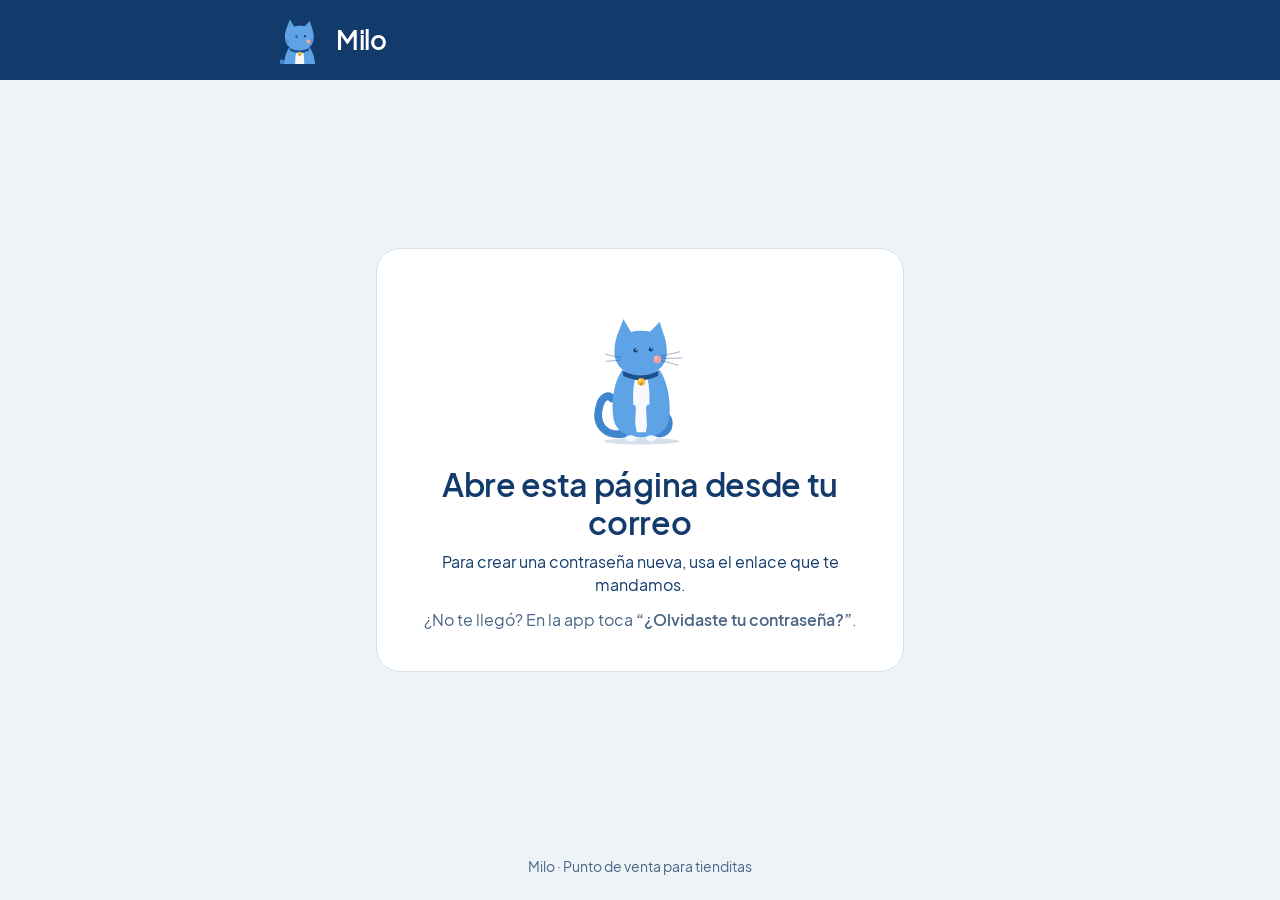
==== nueva-contrasena/index.html @ 283d640c "Publicar sitio desde pos-tienditas@8c1ae7e" ====
<!doctype html>
<html lang="es-MX">
<head>
<meta charset="utf-8">
<meta name="viewport" content="width=device-width, initial-scale=1">
<meta name="referrer" content="no-referrer">
<meta name="robots" content="noindex">
<title>Milo · Crea tu contraseña nueva</title>
<link rel="icon" href="../milo/milo-cabeza.svg" type="image/svg+xml">
<link rel="stylesheet" href="../estilos.css">
<script>
  // Con JavaScript, se espera a saber qué mostrar (sin parpadeo).
  document.documentElement.classList.add('esperando');
  setTimeout(() => document.documentElement.classList.remove('esperando'), 1500);
</script>
<script type="module">
  import { proyectos } from './proyectos.js';
  import { guardarContrasena, leerEnlace, mensajes, revisarContrasena } from './recuperacion.js';

  const enlace = leerEnlace(location.href, proyectos);
  // La sesión de recuperación se queda solo en memoria: fuera de la barra de
  // direcciones y del historial.
  if (location.search || location.hash) history.replaceState(null, '', location.pathname);

  const mostrar = (estado) => {
    for (const s of document.querySelectorAll('[data-estado]')) s.hidden = s.dataset.estado !== estado;
    document.documentElement.classList.remove('esperando');
  };
  mostrar(enlace.estado);

  const formulario = document.querySelector('form');
  const aviso = document.getElementById('aviso');
  const boton = formulario.querySelector('button[type="submit"]');
  const avisar = (texto) => {
    aviso.textContent = texto;
    aviso.hidden = !texto;
  };

  // Botón de ojo: muestra u oculta lo escrito (empieza oculto).
  for (const ojo of document.querySelectorAll('.ojo')) {
    ojo.addEventListener('click', () => {
      const campo = document.getElementById(ojo.getAttribute('aria-controls'));
      const ver = campo.type === 'password';
      campo.type = ver ? 'text' : 'password';
      ojo.setAttribute('aria-label', ver ? 'Ocultar contraseña' : 'Mostrar contraseña');
      ojo.setAttribute('aria-pressed', String(ver));
    });
  }

  formulario.addEventListener('submit', async (evento) => {
    evento.preventDefault();
    const contrasena = formulario.contrasena.value;
    const problema = revisarContrasena(contrasena, formulario.repetida.value);
    if (problema) return avisar(problema);
    avisar('');
    boton.disabled = true;
    boton.textContent = 'Guardando…';
    const resultado = await guardarContrasena({ ...enlace, contrasena });
    boton.disabled = false;
    boton.textContent = 'Guardar contraseña';
    if (resultado === 'listo') return mostrar('listo');
    if (resultado === 'vencido') return mostrar('vencido');
    avisar(mensajes[resultado]);
  });
</script>
</head>
<body>
<header class="barra">
  <div class="barra-contenido">
    <img src="../milo/milo-cabeza.svg" alt="" width="44" height="48">
    <span class="nombre">Milo</span>
  </div>
</header>

<main>
  <section class="tarjeta" data-estado="formulario" hidden>
    <img src="../milo/milo-hola.svg" alt="Milo saludando" width="128" height="160">
    <h1>Crea tu contraseña nueva</h1>
    <p class="secundario">Escríbela dos veces. Debe tener al menos 8 caracteres.</p>
    <form novalidate>
      <div>
        <label for="contrasena">Contraseña nueva</label>
        <div class="campo">
          <input id="contrasena" name="contrasena" type="password" autocomplete="new-password" required minlength="8">
          <button class="ojo" type="button" aria-controls="contrasena" aria-label="Mostrar contraseña" aria-pressed="false">
            <svg viewBox="0 0 24 24" fill="none" stroke="currentColor" stroke-width="2" stroke-linecap="round" stroke-linejoin="round" aria-hidden="true"><path d="M2 12s3.6-7 10-7 10 7 10 7-3.6 7-10 7S2 12 2 12z"/><circle cx="12" cy="12" r="3"/></svg>
          </button>
        </div>
      </div>
      <div>
        <label for="repetida">Repítela</label>
        <div class="campo">
          <input id="repetida" name="repetida" type="password" autocomplete="new-password" required minlength="8">
          <button class="ojo" type="button" aria-controls="repetida" aria-label="Mostrar contraseña" aria-pressed="false">
            <svg viewBox="0 0 24 24" fill="none" stroke="currentColor" stroke-width="2" stroke-linecap="round" stroke-linejoin="round" aria-hidden="true"><path d="M2 12s3.6-7 10-7 10 7 10 7-3.6 7-10 7S2 12 2 12z"/><circle cx="12" cy="12" r="3"/></svg>
          </button>
        </div>
      </div>
      <p id="aviso" class="aviso" role="status" hidden></p>
      <button class="boton" type="submit">Guardar contraseña</button>
    </form>
  </section>

  <section class="tarjeta" data-estado="listo" hidden>
    <img src="../milo/milo-venta-lista.svg" alt="Milo festejando" width="128" height="160">
    <h1>¡Listo! Ya tienes contraseña nueva</h1>
    <p>En la tablet toca <strong>“Entrar como dueño”</strong> y escríbela. Se necesita internet solo esta vez.</p>
    <p class="secundario">Ya puedes cerrar esta página.</p>
  </section>

  <section class="tarjeta" data-estado="vencido" hidden>
    <img src="../milo/milo-base.svg" alt="Milo" width="128" height="160">
    <h1>Este enlace ya no sirve</h1>
    <p>Los enlaces para cambiar la contraseña vencen y solo se pueden usar una vez.</p>
    <p class="secundario">En la app toca <strong>“¿Olvidaste tu contraseña?”</strong> para que te mandemos otro.</p>
  </section>

  <section class="tarjeta" data-estado="sinEnlace">
    <img src="../milo/milo-base.svg" alt="Milo" width="128" height="160">
    <h1>Abre esta página desde tu correo</h1>
    <p>Para crear una contraseña nueva, usa el enlace que te mandamos.</p>
    <p class="secundario">¿No te llegó? En la app toca <strong>“¿Olvidaste tu contraseña?”</strong>.</p>
  </section>

  <section class="tarjeta" data-estado="error" hidden>
    <img src="../milo/milo-base.svg" alt="Milo" width="128" height="160">
    <h1>No pudimos abrir este enlace</h1>
    <p>Vuelve a abrir el enlace del correo.</p>
    <p class="secundario">Si sigue sin funcionar, en la app toca <strong>“¿Olvidaste tu contraseña?”</strong> para pedir otro.</p>
  </section>
</main>

<footer>Milo · Punto de venta para tienditas</footer>
</body>
</html>
---- estilos.css ----
/* Sitio público de Milo (GitHub Pages). Mismos tokens que la app
   (lib/app/tema/colores.dart y docs/diseno.md). */

@font-face {
  font-family: 'Plus Jakarta Sans';
  src: url('fuentes/PlusJakartaSans-Regular.ttf') format('truetype');
  font-weight: 400;
  font-display: swap;
}
@font-face {
  font-family: 'Plus Jakarta Sans';
  src: url('fuentes/PlusJakartaSans-SemiBold.ttf') format('truetype');
  font-weight: 600;
  font-display: swap;
}

:root {
  color-scheme: light;
  --marca: #123a6b;
  --marca-texto-suave: #b9d6f3;
  --fondo: #eef3f8;
  --superficie: #ffffff;
  --borde: #d5dfeb;
  --texto: #123a6b;
  --texto-secundario: #4a6585;
  --primario-texto: #1e64b4;
  --primario-oscuro: #1e64b4;
  --primario-borde: #b9d6f3;
  --aviso-suave: #fef3c7;
  --aviso-texto: #b45309;
  --radio-tarjeta: 24px;
}

* { box-sizing: border-box; }

html { -webkit-text-size-adjust: 100%; }

body {
  margin: 0;
  min-height: 100vh;
  display: flex;
  flex-direction: column;
  background: var(--fondo);
  color: var(--texto);
  font-family: 'Plus Jakarta Sans', system-ui, -apple-system, 'Segoe UI', Roboto, sans-serif;
  font-size: 16px;
  line-height: 1.45;
}

.barra {
  background: var(--marca);
  color: #ffffff;
  padding: 16px;
}
.barra-contenido {
  max-width: 720px;
  margin: 0 auto;
  display: flex;
  align-items: center;
  gap: 12px;
}
.barra img { width: 44px; height: auto; }
.barra .nombre { font-size: 26px; font-weight: 600; letter-spacing: -0.01em; }

main {
  flex: 1;
  width: 100%;
  max-width: 560px;
  margin: 0 auto;
  padding: 32px 16px 48px;
  display: flex;
  flex-direction: column;
  justify-content: center;
}

.tarjeta {
  background: var(--superficie);
  border: 1px solid var(--borde);
  border-radius: var(--radio-tarjeta);
  padding: 32px 24px;
  text-align: center;
}
.tarjeta img { width: 128px; height: auto; display: block; margin: 0 auto 16px; }

h1 {
  margin: 0 0 8px;
  font-size: 28px;
  font-weight: 600;
  line-height: 1.2;
  letter-spacing: -0.01em;
}
p { margin: 0 0 12px; }
p:last-child { margin-bottom: 0; }
.secundario { color: var(--texto-secundario); }
strong { font-weight: 600; }

a { color: var(--primario-texto); }
a:hover { color: var(--texto); }

footer {
  text-align: center;
  padding: 0 16px 24px;
  font-size: 14px;
  color: var(--texto-secundario);
}

/* Formulario (nueva contraseña): campos y botón píldora, como la app. */
form { text-align: left; margin-top: 20px; display: flex; flex-direction: column; gap: 16px; }
label { display: block; font-size: 14px; font-weight: 600; color: var(--texto-secundario); margin: 0 0 6px 16px; }
.campo { position: relative; }
.campo input {
  width: 100%;
  height: 56px;
  padding: 0 60px 0 20px;
  border: 1px solid var(--borde);
  border-radius: 999px;
  background: var(--superficie);
  color: var(--texto);
  font: inherit;
  font-size: 18px;
}
.campo input:focus { outline: none; border: 2px solid #5da3e6; padding-left: 19px; }
.ojo {
  position: absolute;
  top: 4px;
  right: 4px;
  width: 48px;
  height: 48px;
  border: 0;
  border-radius: 999px;
  background: transparent;
  color: var(--texto-secundario);
  cursor: pointer;
  display: grid;
  place-items: center;
}
.ojo:hover { background: var(--fondo); }
.ojo svg { width: 24px; height: 24px; }
.boton {
  height: 56px;
  border: 0;
  border-radius: 999px;
  background: var(--primario-oscuro);
  color: #ffffff;
  font: inherit;
  font-size: 17px;
  font-weight: 600;
  cursor: pointer;
}
.boton:hover { background: var(--texto); }
.boton:disabled { background: var(--primario-borde); cursor: default; }
.aviso {
  border-radius: 16px;
  padding: 12px 16px;
  background: var(--aviso-suave);
  color: var(--aviso-texto);
  text-align: left;
}

[hidden] { display: none !important; }
.esperando main { visibility: hidden; }

@media (min-width: 600px) {
  .tarjeta { padding: 40px; }
  h1 { font-size: 32px; }
}
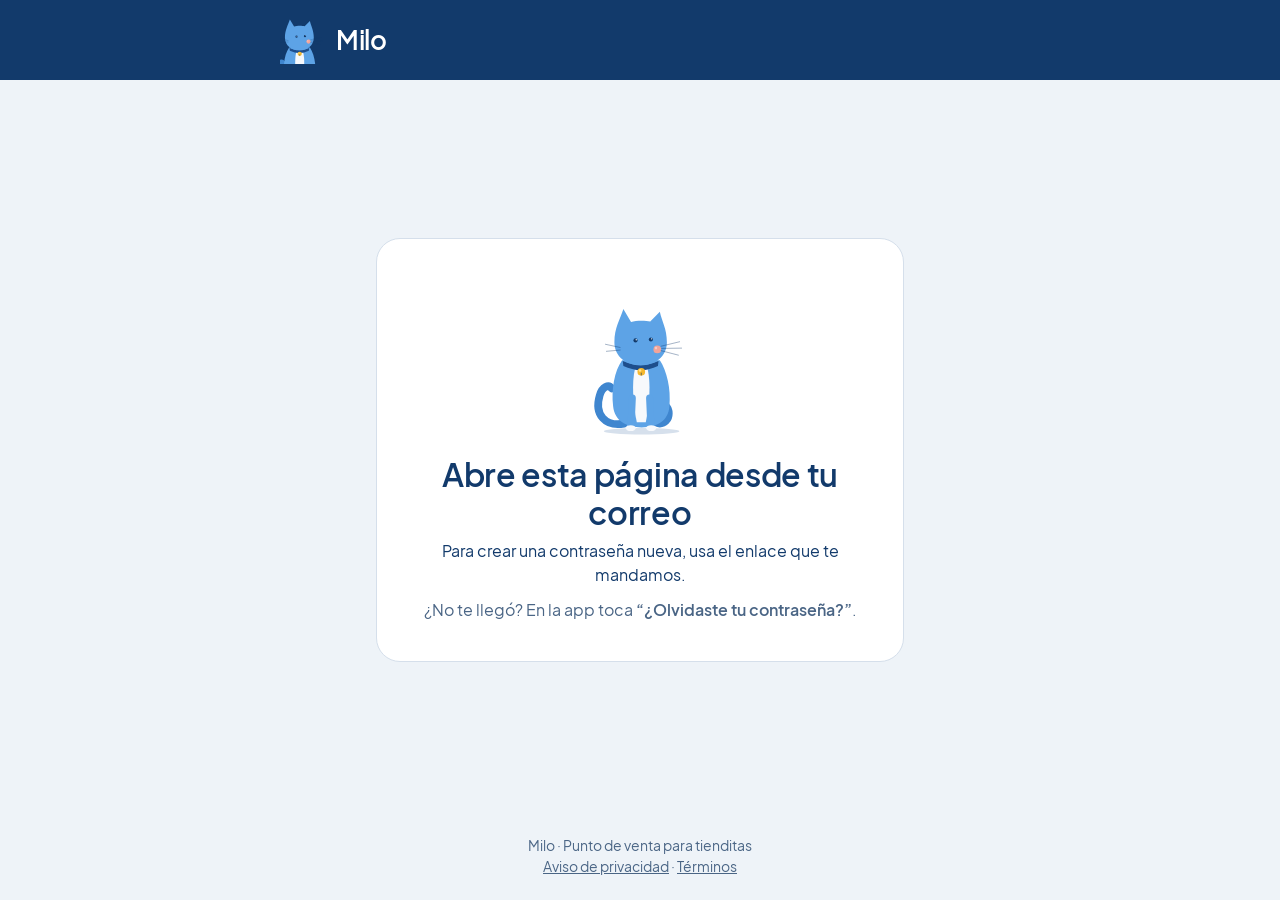
==== commit 510f4aea: "Publicar sitio desde pos-tienditas@8c6b1f1" ====
--- a/nueva-contrasena/index.html
+++ b/nueva-contrasena/index.html
@@ -130,6 +130,6 @@
   </section>
 </main>
 
-<footer>Milo · Punto de venta para tienditas</footer>
+<footer>Milo · Punto de venta para tienditas<br><a href="../privacidad/">Aviso de privacidad</a> · <a href="../terminos/">Términos</a></footer>
 </body>
 </html>
--- a/estilos.css
+++ b/estilos.css
@@ -157,6 +157,35 @@
   text-align: left;
 }
 
+/* Páginas de texto largo (aviso de privacidad, términos). */
+a.barra-contenido { color: inherit; text-decoration: none; }
+main.documento {
+  max-width: 720px;
+  justify-content: flex-start;
+  padding-top: 24px;
+}
+.documento h1 { margin-bottom: 4px; }
+.documento h2 { margin: 32px 0 8px; font-size: 21px; font-weight: 600; line-height: 1.25; scroll-margin-top: 16px; }
+.documento h3 { margin: 20px 0 6px; font-size: 17px; font-weight: 600; }
+.documento ul, .documento ol { margin: 0 0 12px; padding-left: 24px; }
+.documento li { margin-bottom: 6px; }
+.documento p:last-child { margin-bottom: 12px; }
+.resumen {
+  margin: 16px 0;
+  padding: 16px 20px;
+  border: 1px solid var(--primario-borde);
+  border-radius: 16px;
+  background: var(--superficie);
+}
+.indice {
+  padding: 16px 20px 8px;
+  border: 1px solid var(--borde);
+  border-radius: 16px;
+  background: var(--superficie);
+}
+.indice li { margin-bottom: 4px; }
+footer a { color: inherit; }
+
 [hidden] { display: none !important; }
 .esperando main { visibility: hidden; }
 
